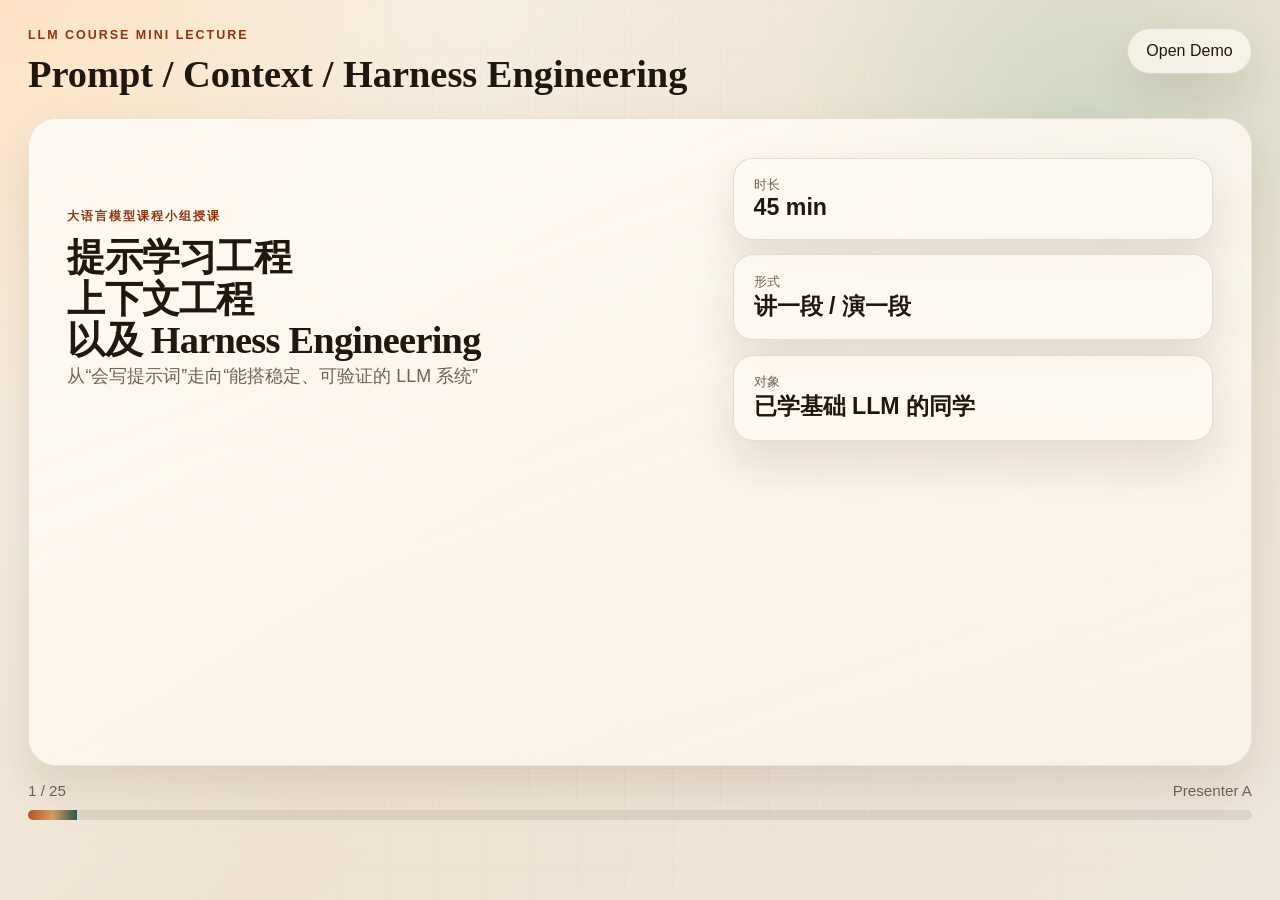
==== index.html @ bbd095d3 "docs(partA): refine speaking script and PPT slides - Remove programmer analogy from opening; lead di" ====
<!DOCTYPE html>
<html lang="zh-CN">
  <head>
    <meta charset="UTF-8" />
    <meta name="viewport" content="width=device-width, initial-scale=1.0" />
    <title>Prompt / Context / Harness Engineering</title>
    <link
      rel="icon"
      href="data:image/svg+xml,%3Csvg xmlns='http://www.w3.org/2000/svg' viewBox='0 0 64 64'%3E%3Crect width='64' height='64' rx='12' fill='%23b6542e'/%3E%3Cpath d='M18 24h28v6H18zm0 10h20v6H18zm0 10h14v6H18z' fill='%23fffaf5'/%3E%3C/svg%3E"
    />
    <link rel="stylesheet" href="styles.css" />
  </head>
  <body class="deck-body">
    <div class="deck-shell">
      <header class="deck-topbar">
        <div>
          <p class="eyebrow">LLM Course Mini Lecture</p>
          <h1 id="deck-title">Prompt / Context / Harness Engineering</h1>
        </div>
        <a class="demo-link" href="demo.html">Open Demo</a>
      </header>

      <main class="deck" id="deck">
        <section class="slide is-active" data-title="封面" data-presenter="A">
          <div class="slide-grid slide-grid-cover">
            <div>
              <p class="eyebrow">大语言模型课程小组授课</p>
              <h2>提示学习工程<br />上下文工程<br />以及 Harness Engineering</h2>
              <p class="lead">
                从“会写提示词”走向“能搭稳定、可验证的 LLM 系统”
              </p>
            </div>
            <div class="cover-panel">
              <div class="metric-card">
                <span>时长</span>
                <strong>45 min</strong>
              </div>
              <div class="metric-card">
                <span>形式</span>
                <strong>讲一段 / 演一段</strong>
              </div>
              <div class="metric-card">
                <span>对象</span>
                <strong>已学基础 LLM 的同学</strong>
              </div>
            </div>
          </div>
        </section>

        <section class="slide" data-title="为什么不只讲 Prompt" data-presenter="A">
          <div class="slide-grid">
            <div>
              <p class="eyebrow">Problem Shift</p>
              <h2>真实系统的失败点，往往不在一句提示词里</h2>
            </div>
            <div class="card-stack">
              <article class="content-card">
                <h3>只会“改提示词”不够</h3>
                <ul>
                  <li>回答看似流畅，但不引用课程资料</li>
                  <li>同一问题多次提问，输出风格和质量漂移</li>
                  <li>换一个任务后，之前的调优经验很难复用</li>
                </ul>
              </article>
              <article class="content-card accent-card">
                <h3>工程视角要处理三层问题</h3>
                <ul>
                  <li><strong>Prompt</strong>：怎么说，模型更容易按要求答</li>
                  <li><strong>Context</strong>：给什么信息，模型才有依据</li>
                  <li><strong>Harness</strong>：怎么比较、评测、复现实验</li>
                </ul>
              </article>
            </div>
          </div>
        </section>

        <section class="slide" data-title="节奏与分工" data-presenter="A">
          <p class="eyebrow">Flow</p>
          <h2>课程结构与四人分工</h2>
          <div class="timeline-grid">
            <article class="timeline-card">
              <span class="badge">A</span>
              <h3>Prompt Engineering</h3>
              <p>定义、基本技巧、正反案例</p>
              <strong>10 min</strong>
            </article>
            <article class="timeline-card">
              <span class="badge">B</span>
              <h3>Context Engineering</h3>
              <p>检索、状态、长上下文、信息编排</p>
              <strong>10 min</strong>
            </article>
            <article class="timeline-card">
              <span class="badge">C</span>
              <h3>Harness Engineering</h3>
              <p>实验面板、回归样例、轻量工作流</p>
              <strong>8 min</strong>
            </article>
            <article class="timeline-card">
              <span class="badge">D</span>
              <h3>Demo + Wrap-up</h3>
              <p>三段穿插演示、整合方法论</p>
              <strong>12 min</strong>
            </article>
          </div>
          <div class="footer-note">
            Demo 场景统一为“课程资料问答助手”，讲一段，马上演一段。
          </div>
        </section>

        <section class="slide" data-title="Prompt 是什么" data-presenter="A">
          <div class="slide-grid">
            <div>
              <p class="eyebrow">Section 1</p>
              <h2>Prompt Engineering</h2>
              <p class="lead">
                目标不是”写花哨提示词”，而是<strong>精确描述任务（Specification）</strong>——缩小模型的输出空间，使它只能朝你要的方向走。
              </p>
            </div>
            <div class="card-stack">
              <article class="content-card">
                <h3>同一个任务，两种表述</h3>
                <ul>
                  <li>模糊：”做一个好用的登录页”</li>
                  <li>精确：”做登录页：含邮箱框和密码框，失败三次锁定，成功后跳转 /dashboard”</li>
                </ul>
                <p>给的信息越模糊，模型猜的方向就越多，输出质量的方差就越大。</p>
              </article>
              <article class="content-card accent-card">
                <h3>Golden Rule</h3>
                <p>"Show your prompt to a colleague with minimal context on the task and ask them to follow it. <strong>If they'd be confused, Claude will be too.</strong>"</p>
              </article>
            </div>
          </div>
        </section>

        <section class="slide" data-title="四个设计维度" data-presenter="A">
          <p class="eyebrow">Four Dimensions</p>
          <h2>Prompt 设计的四个核心维度</h2>
          <div class="relationship-grid">
            <article class="content-card">
              <h3>任务说明</h3>
              <p>角色、边界与拒答规则——定义模型"能做什么、不能做什么"。</p>
            </article>
            <article class="content-card accent-card">
              <h3>推理引导</h3>
              <p>让模型把思考过程显式化，避免在多步推导上直接跳步出错。</p>
            </article>
            <article class="content-card">
              <h3>格式控制</h3>
              <p>正向描述输出结构——字段、长度、是否使用 Markdown。</p>
            </article>
            <article class="content-card accent-card">
              <h3>示例设计</h3>
              <p>Zero-shot 到 CoT Few-shot——用示例展示期望行为，而不只是描述。</p>
            </article>
          </div>
        </section>

        <section class="slide" data-title="维度一：任务说明" data-presenter="A">
          <p class="eyebrow">Dimension 1 — Task</p>
          <h2>任务说明：告诉模型做什么、不做什么、边界在哪</h2>
          <div class="card-stack">
            <article class="content-card">
              <h3>角色定义</h3>
              <p>限制语气、视角和知识边界。</p>
              <p><em>✗ "你是一个助手，回答用户的问题"</em></p>
              <p><em>✓ "你是课程助教，面向本科生，不假设研究背景，用类比帮助理解"</em></p>
            </article>
            <article class="content-card">
              <h3>任务边界</h3>
              <p>要做什么，更重要的是<strong>不要做什么</strong>——没有约束，模型会热情地回答一切。</p>
              <p><em>✗ "帮用户解答所有问题"</em></p>
              <p><em>✓ "只回答课程相关问题，其他问题一律说超出范围"</em></p>
            </article>
            <article class="content-card accent-card">
              <h3>拒答规则</h3>
              <p>没有把握时说不确定，比让模型硬答再产生幻觉要好得多。</p>
              <p><em>✗ （不写拒答规则，让模型自由发挥）</em></p>
              <p><em>✓ "资料没有覆盖时，明确说不确定，不要猜测或编造"</em></p>
            </article>
          </div>
        </section>

        <section class="slide" data-title="维度二：推理引导" data-presenter="A">
          <div class="slide-grid">
            <div>
              <p class="eyebrow">Dimension 2 — Reasoning</p>
              <h2>推理引导：给模型一张草稿纸</h2>
              <p class="lead">
                LLM 生成每个词时只能看到已生成的内容。不给它"打草稿"的空间，它会跳步——答案听起来很有信心，但中间推理可能出错。
              </p>
            </div>
            <div class="card-stack">
              <article class="content-card">
                <h3>思维链（Chain of Thought）</h3>
                <p>要求模型"先列步骤再给结论"——强制把中间推理写出来，每一步都可以被后续步骤检验。</p>
              </article>
              <article class="content-card accent-card">
                <h3>对比：加不加推理引导</h3>
                <p><em>✗ "小张比小李大 2 岁，小李比小王小 3 岁，小王 25 岁，小张多大？"</em></p>
                <p><em>✓ "请先逐步写出每人的年龄关系，再给出答案。（同上题）"</em></p>
                <p>加了引导后模型必须写出：小王 25 → 小李 22 → 小张 24，每步可验。</p>
              </article>
            </div>
          </div>
        </section>

        <section class="slide" data-title="维度三：格式控制" data-presenter="A">
          <p class="eyebrow">Dimension 3 — Output</p>
          <h2>格式控制：直接影响工程可用性</h2>
          <div class="two-column">
            <article class="content-card">
              <h3>正向描述格式</h3>
              <p>说你<strong>想要什么</strong>，而不是不想要什么。</p>
              <p><em>✗ "不要用 markdown"</em></p>
              <p><em>✓ "用流畅的段落回答，不使用列表或标题"</em></p>
              <p><em>✗ "返回 JSON"</em></p>
              <p><em>✓ "只返回有效 JSON，字段：name、score（0–100 整数）、reason（一句话）"</em></p>
            </article>
            <article class="content-card accent-card">
              <h3>格式描述不清楚时？</h3>
              <p>语言指令有时难以精确传达期望的输出形态。</p>
              <p>还有一种更直接的方式：<strong>直接给模型看一个例子。</strong></p>
              <p>这就是下一个维度——示例设计——要解决的问题。</p>
            </article>
          </div>
        </section>

        <section class="slide" data-title="示例设计" data-presenter="A">
          <p class="eyebrow">Dimension 4 — Demonstration</p>
          <h2>示例设计：用展示代替描述</h2>
          <div class="timeline-grid">
            <article class="timeline-card">
              <h3>Zero-shot</h3>
              <p>只给指令，不给例子。任务边界清晰时优先选它——token 成本最低。</p>
            </article>
            <article class="timeline-card">
              <h3>One-shot</h3>
              <p>一个完整的输入→输出例子，帮模型锚定语气、视角和细粒度格式要求。</p>
            </article>
            <article class="timeline-card">
              <h3>Few-shot</h3>
              <p>2–5 个例子，形成完整模式。适合格式复杂、风格微妙或评判标准难以用语言表达的任务。</p>
            </article>
            <article class="timeline-card">
              <h3>CoT Few-shot</h3>
              <p>例子本身包含推理过程，引导模型在新问题上也显式推理，比单纯说"请一步步思考"更可靠。</p>
            </article>
          </div>
          <div class="footer-note">
            代价：例子越多，上下文越长，token 成本越高。一个质量差的例子比没有例子更糟——会把模型锚定到错误方向。
          </div>
        </section>

        <section class="slide" data-title="Prompt 的边界" data-presenter="A">
          <div class="slide-grid">
            <div>
              <p class="eyebrow">Transition</p>
              <h2>Prompt 写好了，但还不够</h2>
              <p class="lead">
                四个维度解决的都是"怎么说"——它们无法解决"模型根本不知道"的问题。
              </p>
            </div>
            <article class="content-card accent-card">
              <h3>Prompt 解决不了的问题</h3>
              <ul>
                <li>模型只能表达训练时学到的知识</li>
                <li>它不知道你的私有资料和实时数据</li>
                <li>更好的 Prompt 只能让它"更好地不知道"</li>
              </ul>
              <p>把外部知识送进模型，是下一个问题——<strong>Context Engineering</strong>。</p>
            </article>
          </div>
        </section>

        <section class="slide" data-title="上下文工程" data-presenter="B">
          <div class="slide-grid slide-grid-cover">
            <div>
              <p class="eyebrow">Part 02</p>
              <h2>上下文工程：<br />知识的架构</h2>
              <p class="lead">
                如果提示工程是教模型“如何思考”，那么上下文工程就是给模型“提供要了解的知识”。
              </p>
              <ul style="margin-top: 1.1rem">
                <li><strong>动机</strong>：架起静态模型权重与动态现实世界事实之间的桥梁</li>
                <li><strong>要解决</strong>：幻觉 / 上下文窗口限制 / “迷失在中间”</li>
                <li><strong>关键词</strong>：RAG、分块与向量嵌入、重排序与放置策略</li>
              </ul>
            </div>
            <div class="cover-panel">
              <div class="metric-card">
                <span>Presenter</span>
                <strong>B</strong>
              </div>
              <div class="metric-card">
                <span>核心比喻</span>
                <strong>开卷考试</strong>
              </div>
              <div class="metric-card">
                <span>一句话</span>
                <strong>把“正确页”放桌上</strong>
              </div>
            </div>
          </div>
        </section>

        <section class="slide" data-title="开卷考试" data-presenter="B">
          <div class="slide-grid">
            <div>
              <p class="eyebrow">Mental Model</p>
              <h2>开卷考试：你不是更聪明，而是更“会找”</h2>
              <p class="lead" style="margin-top: 0.9rem">
                想象参加高级医学考试：如果完全依赖记忆（模型参数化权重），可能会记错剂量；但桌上放着教科书（上下文），就能更稳定、更准确。
              </p>
              <div class="footer-note" style="margin-top: 1.1rem">
                上下文工程的目标：在模型需要的时刻，把正确的“教科书页面”放到它桌上。
              </div>
            </div>
            <div class="card-stack">
              <article class="content-card accent-card">
                <h3>现场互动（30秒）</h3>
                <p class="lead" style="font-size: 1rem">
                  给你一本 1000 页教科书，限时 30 秒回答一个具体问题——你会怎么做？
                </p>
                <ul style="margin-top: 0.75rem">
                  <li>先确定关键词/同义词（提取 query）</li>
                  <li>查目录/索引/书签（检索）</li>
                  <li>快速扫读定位段落（分块 + 相似度）</li>
                  <li>把最相关页摊在桌上（放置与排序）</li>
                </ul>
              </article>
              <article class="content-card">
                <h3>对应到 LLM 系统</h3>
                <ul>
                  <li><strong>检索</strong>：从文档库中找最相关片段</li>
                  <li><strong>压缩</strong>：只带上有限的关键证据</li>
                  <li><strong>编排</strong>：让证据出现在模型“看得到”的位置</li>
                </ul>
              </article>
            </div>
          </div>
        </section>

        <section class="slide" data-title="问题一：幻觉与过时" data-presenter="B">
          <div class="slide-grid">
            <div>
              <p class="eyebrow">Problem 01</p>
              <h2>幻觉与过时数据：模型不知道，就会“自信地编”</h2>
              <p class="lead" style="margin-top: 0.9rem">
                当 LLM 缺少事实依据时，它倾向于给出听起来合理的答案，但这些“事实”可能是编造的或已经过时。
              </p>
            </div>
            <div class="card-stack">
              <article class="content-card accent-card">
                <h3>解决方案：RAG（检索增强生成）</h3>
                <ul>
                  <li>拦截用户问题（query）</li>
                  <li>检索私有资料库（PDF、手册、课程资料、知识库）</li>
                  <li>把检索到的文本作为上下文注入提示</li>
                  <li>给出硬约束：<strong>“仅根据提供的文本回答”</strong></li>
                </ul>
              </article>
              <article class="content-card">
                <h3>最小管道（概念图）</h3>
                <ul>
                  <li><strong>User</strong>：问题</li>
                  <li><strong>Retriever</strong>：找证据（Top-K 段落）</li>
                  <li><strong>Prompt Assembler</strong>：把证据放进上下文</li>
                  <li><strong>LLM</strong>：基于证据生成答案</li>
                </ul>
              </article>
            </div>
          </div>
        </section>

        <section class="slide" data-title="RAG 示例" data-presenter="B">
          <div class="slide-grid">
            <div>
              <p class="eyebrow">Example</p>
              <h2>同一个问题：<br />没有上下文 vs 注入上下文</h2>
              <p class="lead" style="margin-top: 0.9rem">
                我们不指望“模型自己知道”，而是让它在回答前先“翻到正确页”。
              </p>
            </div>
            <div class="two-column">
              <article class="content-card">
                <h3>没有上下文（易幻觉）</h3>
                <pre class="result-output" style="min-height: 240px">Q：我昨天购买的 iPhone 的退货政策是什么？

A：一般情况下电子产品支持 30 天无理由退货……（可能不符合公司实际政策）</pre>
              </article>
              <article class="content-card accent-card">
                <h3>注入“政策片段”（可追溯）</h3>
                <pre class="result-output" style="min-height: 240px">[TechStore 政策数据]
所有智能手机有 14 天的退货窗口。
必须包含原始收据。

指令：仅根据提供的政策数据回答。

A：TechStore 对智能手机提供 14 天退货窗口，请确保保留并提供原始收据。</pre>
              </article>
            </div>
          </div>
        </section>

        <section class="slide" data-title="问题二：窗口与成本" data-presenter="B">
          <div class="slide-grid">
            <div>
              <p class="eyebrow">Problem 02</p>
              <h2>上下文窗口限制与令牌成本：<br />不可能把 10,000 页都塞进去</h2>
              <p class="lead" style="margin-top: 0.9rem">
                把所有资料一次性粘贴到提示里不仅做不到，也不经济：窗口有限、成本高、延迟长，还会降低相关性。
              </p>
            </div>
            <div class="card-stack">
              <article class="content-card accent-card">
                <h3>解决方案：分块 + 向量嵌入</h3>
                <ul>
                  <li>将文档切分为<strong>小段落</strong>（chunks）</li>
                  <li>把每个 chunk 转换为<strong>向量</strong>（embeddings）</li>
                  <li>检索与问题在向量空间<strong>最接近</strong>的 Top-K</li>
                  <li>只携带 Top-K 作为上下文（更省、更快、更相关）</li>
                </ul>
              </article>
              <article class="content-card">
                <h3>设计要点</h3>
                <ul>
                  <li><strong>分块</strong>：太大→浪费窗口；太小→语义断裂</li>
                  <li><strong>Top-K</strong>：太多→稀释注意力；太少→证据不足</li>
                  <li><strong>去重/合并</strong>：相近片段合并，减少噪声</li>
                </ul>
              </article>
            </div>
          </div>
        </section>

        <section class="slide" data-title="问题三：迷失在中间" data-presenter="B">
          <div class="slide-grid">
            <div>
              <p class="eyebrow">Problem 03</p>
              <h2>“迷失在中间”：<br />找到了证据，不等于模型看见了</h2>
              <p class="lead" style="margin-top: 0.9rem">
                Stanford Liu et al. (2023) 实验：把正确答案藏在不同位置，正确率呈
                <strong>U 形分布</strong>——开头和结尾最高，中间最低。
              </p>
              <div class="footer-note" style="margin-top: 0.9rem">
                类比：会议发言里，第一句和最后一句最容易被记住；中间第 14 条论点往往就没人记得了。
              </div>
            </div>
            <div class="card-stack">
              <article class="content-card accent-card">
                <h3>解决方案：重排序 + 关键事实前置</h3>
                <ul>
                  <li>检索后按<strong>相关性重排序</strong>，最重要的 chunk 放首位或末位</li>
                  <li>对关键原文单独提炼成<strong>“关键事实：……”</strong>一行，放在上下文最前面</li>
                  <li>避免把最有价值的证据埋在中间长段落里</li>
                </ul>
              </article>
              <article class="content-card">
                <h3>一句话总结</h3>
                <p class="lead" style="font-size: 1.02rem">
                  “不只是找到什么，更要决定怎么摆——信息的位置决定模型是否真正'看见'它。”
                </p>
              </article>
            </div>
          </div>
        </section>

        <section class="slide" data-title="上下文清单" data-presenter="B">
          <div class="slide-grid">
            <div>
              <p class="eyebrow">Checklist</p>
              <h2>上下文工程的交付物：<br />让“信息流”可控、可复现</h2>
              <p class="lead" style="margin-top: 0.9rem">
                你要设计的不是一段文本，而是一条把信息送进模型的流水线。
              </p>
            </div>
            <div class="content-card">
              <ul class="checklist">
                <li>定义知识源：课程资料 / 手册 / 数据库 / 工具输出</li>
                <li>分块与索引：chunk 策略 + embeddings + 向量库</li>
                <li>检索策略：Top-K、过滤条件、去噪与去重</li>
                <li>编排策略：重排序、放置（头/尾）、必要的压缩摘要</li>
                <li>回答约束：仅基于证据回答；缺证据就明确说“不确定/缺口”</li>
                <li>可观测性：记录“用了哪些上下文块”，便于复现与调试</li>
              </ul>
            </div>
          </div>
        </section>

        <section class="slide" data-title="Harness Engineering" data-presenter="C">
          <div class="slide-grid slide-grid-cover">
            <div>
              <p class="eyebrow">Part 03</p>
              <h2>Harness Engineering：<br />处理 Reliability 问题</h2>
              <p class="lead">
                Prompt 告诉模型怎么想，Context 给它知识——但谁来保证生成的结果是<strong>可靠的</strong>？
              </p>
              <ul style="margin-top: 1.1rem">
                <li><strong>来源</strong>：OpenAI 2026.02 博客 <em>Harness engineering: leveraging Codex in an agent-first world</em></li>
                <li><strong>核心实验</strong>：小型团队用 Prompts 驱动 LLM 生成百万行代码仓库，人类零手写</li>
                <li><strong>关键词</strong>：Reliability、Constraints、Feedback Loop</li>
              </ul>
            </div>
            <div class="cover-panel">
              <div class="metric-card">
                <span>Presenter</span>
                <strong>C</strong>
              </div>
              <div class="metric-card">
                <span>核心问题</span>
                <strong>Reliability</strong>
              </div>
              <div class="metric-card">
                <span>两大支柱</span>
                <strong>约束 + 反馈</strong>
              </div>
            </div>
          </div>
        </section>

        <section class="slide" data-title="为什么需要 Harness" data-presenter="C">
          <div class="slide-grid">
            <div>
              <p class="eyebrow">Motivation</p>
              <h2>LLM 是一台老虎机：<br />Bug 和幻觉是数学必然</h2>
              <p class="lead" style="margin-top: 0.9rem">
                无论多先进的 LLM，都可能调用不存在的函数、生成错误接口。意图正确不等于实现正确——概率性输出必须被确定性工具校验。
              </p>
            </div>
            <div class="card-stack">
              <article class="content-card accent-card">
                <h3>从 TDD 到 Agent-Agent 测试</h3>
                <ul>
                  <li><strong>经典 TDD</strong>：人类写接口 + 单元测试 → AI 填充实现</li>
                  <li><strong>Agent-Agent</strong>：一个 AI 写代码，另一个 AI 写测试，人类做 Supervisor</li>
                  <li>AI 生成速度远超人类编写测试的速度，模式必须演进</li>
                </ul>
              </article>
              <article class="content-card">
                <h3>不变的核心哲学</h3>
                <p>利用<strong>确定性的工程工具</strong>——编译器、测试框架、代码检查——来限制、校验、纠正 AI 概率性的输出。</p>
                <p style="margin-top: 0.5rem">Harness Engineering 将这一理念从测试延拓到<strong>整个开发过程</strong>。</p>
              </article>
            </div>
          </div>
        </section>

        <section class="slide" data-title="Constraints" data-presenter="C">
          <p class="eyebrow">Pillar 1 — Constraints</p>
          <h2>约束：为 Agent 设置边界与不变量</h2>
          <div class="footer-note" style="margin-bottom: 1rem">
            "人类的注意力是最宝贵的资源。" 不要花在具体的单元测试上，而要关注：Agent 的职责、权限、接口与类型系统——boundaries / invariance in the chaos.
          </div>
          <div class="timeline-grid">
            <article class="timeline-card">
              <h3>接口优先设计</h3>
              <p>人类定义空洞的 API 端点、严谨的 Schema 和类型定义。AI 仅在这些坚固的墙壁之间填补逻辑。</p>
            </article>
            <article class="timeline-card">
              <h3>互动与权限</h3>
              <p>写代码的 Agent 和写测试的 Agent 互相不能访问对方文件——防止 AI 走"阻力最小的路径"（如修改测试而非修复代码）。</p>
            </article>
            <article class="timeline-card">
              <h3>渐进式上下文披露</h3>
              <p>每次只向 AI 提供当前微小任务所需的接口、文件摘要和类型定义。过多噪音会干扰推理——少即是多。</p>
            </article>
          </div>
        </section>

        <section class="slide" data-title="Feedback Loop" data-presenter="C">
          <div class="slide-grid">
            <div>
              <p class="eyebrow">Pillar 2 — Feedback Loop</p>
              <h2>反馈循环：<br />自动化的迭代纠错引擎</h2>
              <p class="lead" style="margin-top: 0.9rem">
                仅有约束不够——AI 不能保证一次写出正确实现。系统需要一个闭环来自动检测、反馈、重试。
              </p>
            </div>
            <div class="card-stack">
              <article class="content-card accent-card">
                <h3>闭环流程</h3>
                <ul>
                  <li><strong>生成</strong>：Agent A 生成一段代码</li>
                  <li><strong>沙盒验证</strong>：Harness 自动将代码放入隔离容器，编译并运行测试</li>
                  <li><strong>失败捕获</strong>：收集堆栈跟踪、编译器报错、日志</li>
                  <li><strong>反馈注入</strong>：将确定性错误信息作为下一次输入反馈给 Agent</li>
                  <li><strong>重新生成</strong>：Agent 基于错误信息修复逻辑</li>
                </ul>
                <p style="margin-top: 0.5rem"><strong>生成 → 编译 → 失败 → 错误反馈 → 重新生成</strong>，人类不需要审查中间损坏的代码。</p>
              </article>
              <article class="content-card">
                <h3>致命危险：反复迭代陷阱</h3>
                <p>AI 可能陷入逻辑盲区，每次尝试都让代码更糟。成熟的系统必须：</p>
                <ul>
                  <li>设置<strong>停止阈值</strong>（如连续失败 N 次）</li>
                  <li>清空被污染的上下文缓存</li>
                  <li>回滚到上一个已知完好状态</li>
                  <li>强制换思路重新开始，或引入人类参与</li>
                </ul>
              </article>
            </div>
          </div>
        </section>

        <section class="slide" data-title="Harness 总结" data-presenter="C">
          <div class="slide-grid">
            <div>
              <p class="eyebrow">Conclusion</p>
              <h2>从"我该怎么写代码"到<br />"我该怎么构建 Harness"</h2>
              <p class="lead" style="margin-top: 0.9rem">
                我们正在搭建一座桥梁：一边是 LLM 高效但充满概率的不确定世界，另一边是软件开发对确定性的追求。
              </p>
            </div>
            <div class="card-stack">
              <article class="content-card accent-card">
                <h3>核心思维转变</h3>
                <p class="lead" style="font-size: 1.02rem">
                  对于今天的开发者，真正的问题不再是"我该如何编写这段代码？"而是——<strong>"我该如何构建一个好用的 Harness，以确保 AI 能准确无误地替我写出这段代码？"</strong>
                </p>
              </article>
              <article class="content-card">
                <h3>两大支柱回顾</h3>
                <ul>
                  <li><strong>Constraints</strong>：接口优先、权限隔离、渐进式上下文——为 Agent 划定边界</li>
                  <li><strong>Feedback Loop</strong>：自动化沙盒验证 + 错误反馈注入——让 Agent 自我纠错</li>
                </ul>
                <p style="margin-top: 0.5rem">出现问题的方式是施加新的约束，而不是 "Fine, I will do it myself."</p>
              </article>
            </div>
          </div>
        </section>

        <section class="slide" data-title="三者关系" data-presenter="D">
          <p class="eyebrow">Synthesis</p>
          <h2>一张图看清 Prompt / Context / Harness 的边界</h2>
          <div class="relationship-grid">
            <article class="content-card">
              <h3>Prompt</h3>
              <p>定义单次交互的任务、角色、格式和约束。</p>
            </article>
            <article class="content-card">
              <h3>Context</h3>
              <p>组织进入模型的信息流，包括资料、状态、检索结果和对话历史。</p>
            </article>
            <article class="content-card">
              <h3>Harness</h3>
              <p>为系统提供实验面板、回归样例、模式对比和最小评测。</p>
            </article>
          </div>
          <div class="footer-note">
            关系可以理解为：<strong>Prompt 决定表达，Context 决定依据，Harness 决定迭代方式。</strong>
          </div>
        </section>

        <section class="slide" data-title="Takeaways" data-presenter="D">
          <div class="slide-grid">
            <div>
              <p class="eyebrow">Checklist</p>
              <h2>希望同学带走的 6 条实践原则</h2>
            </div>
            <div class="content-card">
              <ul class="checklist">
                <li>先写清输出结构，再追求文风和润色</li>
                <li>不给依据，就不要期待稳定高质量回答</li>
                <li>上下文越多不一定越好，相关性更重要</li>
                <li>把拒答规则写进去，比让模型硬答更可靠</li>
                <li>重要任务要有固定样例，避免优化后偷偷退化</li>
                <li>先做轻量 harness，再考虑更复杂的 agent 编排</li>
              </ul>
            </div>
          </div>
        </section>

        <section class="slide" data-title="Q&A" data-presenter="D">
          <div class="slide-grid slide-grid-cover">
            <div>
              <p class="eyebrow">Discussion</p>
              <h2>Q&amp;A</h2>
              <p class="lead">
                如果把课程问答助手继续做成产品，下一步通常是：
              </p>
              <ul>
                <li>接入检索和课程资料索引</li>
                <li>对接作业评分 rubric 与引用验证</li>
                <li>让 harness 驱动更完整的 agent workflow</li>
              </ul>
            </div>
            <div class="cover-panel">
              <div class="metric-card">
                <span>Prompt</span>
                <strong>任务表达</strong>
              </div>
              <div class="metric-card">
                <span>Context</span>
                <strong>信息编排</strong>
              </div>
              <div class="metric-card">
                <span>Harness</span>
                <strong>实验系统</strong>
              </div>
            </div>
          </div>
        </section>
      </main>

      <footer class="deck-footer">
        <div class="slide-meta">
          <span id="slide-counter">1 / 25</span>
          <span id="slide-presenter">Presenter A</span>
        </div>
        <div class="progress-track">
          <div class="progress-fill" id="progress-fill"></div>
        </div>
      </footer>
    </div>

    <script src="deck.js"></script>
  </body>
</html>
---- styles.css ----
:root {
  --bg: #f4efe5;
  --bg-strong: #e5d6bf;
  --surface: rgba(255, 250, 242, 0.82);
  --surface-strong: rgba(255, 248, 236, 0.94);
  --ink: #20170f;
  --muted: #6f6154;
  --accent: #b6542e;
  --accent-strong: #8e3412;
  --forest: #2d5a4f;
  --line: rgba(32, 23, 15, 0.12);
  --shadow: 0 22px 48px rgba(65, 36, 15, 0.12);
  --radius-xl: 28px;
  --radius-lg: 20px;
  --radius-md: 14px;
  --sans: "Avenir Next", "Segoe UI", "PingFang SC", "Hiragino Sans GB",
    "Noto Sans CJK SC", sans-serif;
  --serif: "Iowan Old Style", "Palatino Linotype", "Songti SC", serif;
}

* {
  box-sizing: border-box;
}

html,
body {
  margin: 0;
  min-height: 100%;
  color: var(--ink);
  background:
    radial-gradient(circle at top left, rgba(255, 219, 178, 0.7), transparent 32%),
    radial-gradient(circle at 85% 15%, rgba(111, 179, 158, 0.25), transparent 24%),
    linear-gradient(135deg, #fbf6ee 0%, #efe3d0 52%, #efe7dc 100%);
  font-family: var(--sans);
}

body::before {
  content: "";
  position: fixed;
  inset: 0;
  pointer-events: none;
  background-image:
    linear-gradient(rgba(32, 23, 15, 0.02) 1px, transparent 1px),
    linear-gradient(90deg, rgba(32, 23, 15, 0.02) 1px, transparent 1px);
  background-size: 48px 48px;
  mask-image: radial-gradient(circle at center, black 40%, transparent 95%);
}

h1,
h2,
h3,
p,
ul {
  margin: 0;
}

a {
  color: inherit;
  text-decoration: none;
}

button,
textarea {
  font: inherit;
}

.eyebrow {
  margin-bottom: 0.75rem;
  color: var(--accent-strong);
  font-size: 0.78rem;
  font-weight: 700;
  letter-spacing: 0.16em;
  text-transform: uppercase;
}

.lead {
  color: var(--muted);
  font-size: 1.12rem;
  line-height: 1.6;
}

.demo-link,
.ghost-button,
.mode-button,
.preset-button,
.primary-action {
  border: 1px solid transparent;
  border-radius: 999px;
  cursor: pointer;
  transition:
    transform 180ms ease,
    border-color 180ms ease,
    background 180ms ease,
    color 180ms ease,
    box-shadow 180ms ease;
}

.demo-link,
.ghost-button {
  background: rgba(255, 250, 242, 0.72);
  border-color: var(--line);
}

.demo-link:hover,
.ghost-button:hover,
.mode-button:hover,
.preset-button:hover,
.primary-action:hover {
  transform: translateY(-1px);
}

.deck-body,
.demo-body {
  padding: 28px;
}

.deck-shell,
.demo-shell {
  position: relative;
  z-index: 1;
}

.deck-topbar,
.demo-header {
  display: flex;
  align-items: flex-start;
  justify-content: space-between;
  gap: 1.5rem;
  margin-bottom: 1.5rem;
}

.deck-topbar h1,
.demo-header h1 {
  font-size: clamp(2rem, 3vw, 3rem);
  font-family: var(--serif);
  line-height: 1.05;
}

.demo-link {
  padding: 0.8rem 1.15rem;
  box-shadow: var(--shadow);
}

.deck {
  position: relative;
  min-height: 72vh;
}

.slide {
  display: none;
  min-height: 72vh;
  padding: clamp(1.6rem, 3vw, 3rem);
  border: 1px solid rgba(32, 23, 15, 0.08);
  border-radius: var(--radius-xl);
  background: linear-gradient(160deg, rgba(255, 251, 245, 0.9), rgba(252, 244, 233, 0.8));
  box-shadow: var(--shadow);
  animation: slide-in 280ms ease;
}

.slide.is-active {
  display: block;
}

.slide h2 {
  font-family: var(--serif);
  font-size: clamp(2rem, 3vw, 3.6rem);
  line-height: 1.08;
  letter-spacing: -0.02em;
}

.slide h3 {
  margin-bottom: 0.8rem;
  font-size: 1.12rem;
}

.slide ul {
  padding-left: 1.15rem;
  color: var(--muted);
  line-height: 1.7;
}

.slide strong {
  color: var(--ink);
}

.slide-grid,
.two-column,
.comparison-grid,
.insight-grid,
.timeline-grid,
.relationship-grid {
  display: grid;
  gap: 1.1rem;
}

.slide-grid {
  grid-template-columns: 1.2fr 0.9fr;
  align-items: center;
  min-height: 100%;
}

.slide-grid-cover {
  grid-template-columns: 1.15fr 0.85fr;
}

.two-column {
  grid-template-columns: repeat(2, minmax(0, 1fr));
  align-items: stretch;
}

.card-stack {
  display: grid;
  gap: 1rem;
}

.content-card,
.timeline-card,
.metric-card,
.prompt-card,
.status-chip,
.result-card,
.insight-card,
.panel-block {
  border: 1px solid var(--line);
  border-radius: var(--radius-lg);
  background: var(--surface);
  box-shadow: var(--shadow);
  backdrop-filter: blur(10px);
}

.content-card,
.timeline-card,
.prompt-card,
.result-card,
.insight-card,
.panel-block {
  padding: 1.25rem;
}

.accent-card,
.highlight-card {
  background: linear-gradient(180deg, rgba(182, 84, 46, 0.08), rgba(255, 248, 236, 0.92));
}

.cover-panel,
.prompt-grid,
.mode-grid,
.preset-buttons,
.context-list {
  display: grid;
  gap: 0.9rem;
}

.metric-card {
  padding: 1.1rem 1.2rem;
}

.metric-card span,
.status-chip span {
  display: block;
  color: var(--muted);
  font-size: 0.84rem;
}

.metric-card strong,
.status-chip strong {
  font-size: 1.45rem;
}

.timeline-grid {
  grid-template-columns: repeat(4, minmax(0, 1fr));
  margin-top: 1.2rem;
}

.timeline-card strong {
  display: inline-block;
  margin-top: 0.9rem;
}

.badge {
  display: inline-flex;
  align-items: center;
  justify-content: center;
  width: 38px;
  height: 38px;
  margin-bottom: 1rem;
  border-radius: 999px;
  background: rgba(182, 84, 46, 0.12);
  color: var(--accent-strong);
  font-weight: 700;
}

.footer-note {
  margin-top: 1.1rem;
  color: var(--muted);
  font-size: 1.02rem;
}

.prompt-grid,
.relationship-grid {
  grid-template-columns: repeat(2, minmax(0, 1fr));
  margin-top: 1.4rem;
}

.prompt-card span {
  display: inline-flex;
  align-items: center;
  justify-content: center;
  width: 32px;
  height: 32px;
  margin-bottom: 0.8rem;
  border-radius: 10px;
  background: rgba(45, 90, 79, 0.14);
  color: var(--forest);
  font-weight: 700;
}

.demo-callout {
  display: grid;
  grid-template-columns: 1.05fr 0.95fr;
  gap: 1.2rem;
  min-height: 100%;
  align-items: center;
}

.checklist {
  list-style: none;
  padding: 0;
}

.checklist li {
  position: relative;
  padding-left: 1.5rem;
  color: var(--muted);
  line-height: 1.8;
}

.checklist li::before {
  content: "";
  position: absolute;
  left: 0;
  top: 0.66rem;
  width: 9px;
  height: 9px;
  border-radius: 999px;
  background: linear-gradient(135deg, var(--accent), #db8f69);
}

.deck-footer {
  margin-top: 1rem;
}

.slide-meta {
  display: flex;
  justify-content: space-between;
  margin-bottom: 0.65rem;
  color: var(--muted);
  font-size: 0.95rem;
}

.progress-track {
  height: 10px;
  border-radius: 999px;
  background: rgba(32, 23, 15, 0.08);
  overflow: hidden;
}

.progress-fill {
  height: 100%;
  width: 0;
  background: linear-gradient(90deg, var(--accent), #d89d61, var(--forest));
  transition: width 220ms ease;
}

.demo-layout {
  display: grid;
  grid-template-columns: 360px 1fr;
  gap: 1.2rem;
}

.control-panel {
  display: grid;
  gap: 1rem;
}

.panel-title-row,
.result-head,
.meta-row,
.status-bar {
  display: flex;
  align-items: center;
  justify-content: space-between;
  gap: 0.75rem;
}

.panel-title-row h2,
.result-head h2,
.insight-card h2 {
  font-size: 1.15rem;
  font-family: var(--serif);
}

.panel-note,
.meta-row,
.hint,
#script-note {
  color: var(--muted);
  line-height: 1.6;
}

textarea {
  width: 100%;
  padding: 0.95rem 1rem;
  border: 1px solid rgba(32, 23, 15, 0.12);
  border-radius: 16px;
  background: rgba(255, 250, 244, 0.72);
  color: var(--ink);
  resize: vertical;
}

.preset-buttons {
  grid-template-columns: repeat(3, minmax(0, 1fr));
}

.preset-button,
.mode-button {
  padding: 0.85rem 0.95rem;
  background: rgba(255, 250, 242, 0.65);
  border-color: rgba(32, 23, 15, 0.1);
  color: var(--muted);
}

.preset-button.is-active,
.mode-button.is-active {
  background: linear-gradient(135deg, rgba(182, 84, 46, 0.14), rgba(45, 90, 79, 0.1));
  border-color: rgba(182, 84, 46, 0.35);
  color: var(--ink);
}

.context-list {
  max-height: 280px;
  overflow: auto;
}

.context-item {
  padding: 0.9rem 1rem;
  border: 1px solid rgba(32, 23, 15, 0.08);
  border-radius: 16px;
  background: rgba(255, 250, 244, 0.7);
}

.context-item label {
  display: block;
  cursor: pointer;
}

.context-item strong {
  display: block;
  margin-bottom: 0.35rem;
}

.context-item p {
  color: var(--muted);
  font-size: 0.94rem;
  line-height: 1.55;
}

.output-panel {
  display: grid;
  gap: 1rem;
}

.status-bar {
  display: grid;
  grid-template-columns: repeat(3, minmax(0, 1fr));
}

.status-chip {
  padding: 0.95rem 1rem;
}

.comparison-grid {
  grid-template-columns: repeat(2, minmax(0, 1fr));
}

.latency-pill {
  padding: 0.5rem 0.8rem;
  border-radius: 999px;
  background: rgba(32, 23, 15, 0.06);
  color: var(--muted);
  font-size: 0.9rem;
}

.result-output {
  min-height: 360px;
  margin-top: 1rem;
  padding: 1rem;
  border-radius: 16px;
  background: rgba(246, 239, 228, 0.78);
  color: var(--ink);
  white-space: pre-wrap;
  font-family: "SFMono-Regular", Consolas, "Liberation Mono", monospace;
  line-height: 1.62;
}

.insight-grid {
  grid-template-columns: repeat(2, minmax(0, 1fr));
}

.primary-action {
  width: 100%;
  padding: 1rem 1.2rem;
  background: linear-gradient(135deg, var(--accent), var(--accent-strong));
  color: #fffaf5;
  box-shadow: var(--shadow);
}

.ghost-button {
  padding: 0.6rem 0.85rem;
  color: var(--muted);
}

@keyframes slide-in {
  from {
    opacity: 0;
    transform: translateY(12px);
  }

  to {
    opacity: 1;
    transform: translateY(0);
  }
}

@media (max-width: 1100px) {
  .slide-grid,
  .slide-grid-cover,
  .two-column,
  .demo-callout,
  .demo-layout,
  .comparison-grid,
  .insight-grid,
  .timeline-grid,
  .relationship-grid,
  .prompt-grid,
  .status-bar {
    grid-template-columns: 1fr;
  }

  .deck-body,
  .demo-body {
    padding: 18px;
  }
}

@media (max-width: 760px) {
  .deck-topbar,
  .demo-header,
  .panel-title-row,
  .result-head,
  .meta-row {
    flex-direction: column;
    align-items: flex-start;
  }

  .preset-buttons,
  .mode-grid {
    grid-template-columns: 1fr;
  }

  .slide {
    min-height: 68vh;
    padding: 1.25rem;
  }

  .slide h2 {
    font-size: clamp(1.75rem, 9vw, 2.45rem);
  }
}
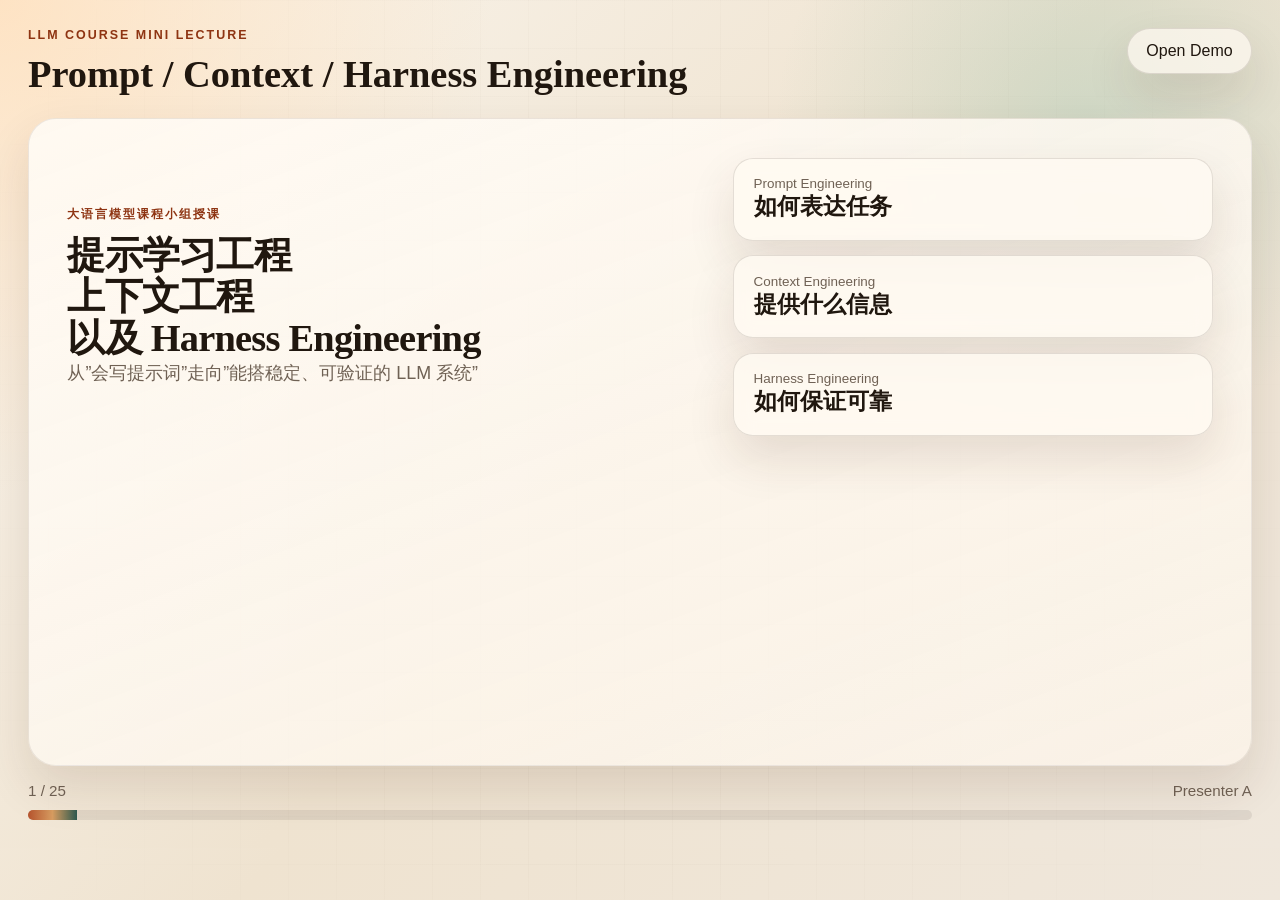
==== commit 7fbc6b24: "fix: fix some detail." ====
--- a/index.html
+++ b/index.html
@@ -27,21 +27,21 @@
               <p class="eyebrow">大语言模型课程小组授课</p>
               <h2>提示学习工程<br />上下文工程<br />以及 Harness Engineering</h2>
               <p class="lead">
-                从“会写提示词”走向“能搭稳定、可验证的 LLM 系统”
+                从”会写提示词”走向”能搭稳定、可验证的 LLM 系统”
               </p>
             </div>
             <div class="cover-panel">
               <div class="metric-card">
-                <span>时长</span>
-                <strong>45 min</strong>
-              </div>
-              <div class="metric-card">
-                <span>形式</span>
-                <strong>讲一段 / 演一段</strong>
-              </div>
-              <div class="metric-card">
-                <span>对象</span>
-                <strong>已学基础 LLM 的同学</strong>
+                <span>Prompt Engineering</span>
+                <strong>如何表达任务</strong>
+              </div>
+              <div class="metric-card">
+                <span>Context Engineering</span>
+                <strong>提供什么信息</strong>
+              </div>
+              <div class="metric-card">
+                <span>Harness Engineering</span>
+                <strong>如何保证可靠</strong>
               </div>
             </div>
           </div>
@@ -76,7 +76,7 @@
 
         <section class="slide" data-title="节奏与分工" data-presenter="A">
           <p class="eyebrow">Flow</p>
-          <h2>课程结构与四人分工</h2>
+          <h2>课程结构</h2>
           <div class="timeline-grid">
             <article class="timeline-card">
               <span class="badge">A</span>
@@ -102,9 +102,6 @@
               <p>三段穿插演示、整合方法论</p>
               <strong>12 min</strong>
             </article>
-          </div>
-          <div class="footer-note">
-            Demo 场景统一为“课程资料问答助手”，讲一段，马上演一段。
           </div>
         </section>
 
@@ -214,8 +211,8 @@
               <h3>正向描述格式</h3>
               <p>说你<strong>想要什么</strong>，而不是不想要什么。</p>
               <p><em>✗ "不要用 markdown"</em></p>
-              <p><em>✓ "用流畅的段落回答，不使用列表或标题"</em></p>
-              <p><em>✗ "返回 JSON"</em></p>
+              <p><em>✓ "用流畅的自然段落回答"</em></p>
+              <p><em>✗ "不要在答案里加解释或注释"</em></p>
               <p><em>✓ "只返回有效 JSON，字段：name、score（0–100 整数）、reason（一句话）"</em></p>
             </article>
             <article class="content-card accent-card">
@@ -275,33 +272,17 @@
         </section>
 
         <section class="slide" data-title="上下文工程" data-presenter="B">
-          <div class="slide-grid slide-grid-cover">
-            <div>
-              <p class="eyebrow">Part 02</p>
-              <h2>上下文工程：<br />知识的架构</h2>
-              <p class="lead">
-                如果提示工程是教模型“如何思考”，那么上下文工程就是给模型“提供要了解的知识”。
-              </p>
-              <ul style="margin-top: 1.1rem">
-                <li><strong>动机</strong>：架起静态模型权重与动态现实世界事实之间的桥梁</li>
-                <li><strong>要解决</strong>：幻觉 / 上下文窗口限制 / “迷失在中间”</li>
-                <li><strong>关键词</strong>：RAG、分块与向量嵌入、重排序与放置策略</li>
-              </ul>
-            </div>
-            <div class="cover-panel">
-              <div class="metric-card">
-                <span>Presenter</span>
-                <strong>B</strong>
-              </div>
-              <div class="metric-card">
-                <span>核心比喻</span>
-                <strong>开卷考试</strong>
-              </div>
-              <div class="metric-card">
-                <span>一句话</span>
-                <strong>把“正确页”放桌上</strong>
-              </div>
-            </div>
+          <div style="display: flex; flex-direction: column; justify-content: center; min-height: 100%;">
+            <p class="eyebrow">Part 02</p>
+            <h2>上下文工程：<br />把正确的知识送给模型</h2>
+            <p class="lead" style="margin-top: 1rem">
+              Prompt Engineering 规定模型"怎么说"；Context Engineering 决定模型"读到什么信息、按什么顺序读"。
+            </p>
+            <ul style="margin-top: 1.2rem">
+              <li><strong>问题一</strong>：模型凭训练记忆作答，产生幻觉或使用过时数据 → RAG 检索增强</li>
+              <li><strong>问题二</strong>：上下文窗口有限，不能把全部资料塞进去 → 分块 + 向量检索</li>
+              <li><strong>问题三</strong>：找到了证据，放错位置模型也"看不见" → 重排序 + 关键事实前置</li>
+            </ul>
           </div>
         </section>
 
@@ -309,33 +290,30 @@
           <div class="slide-grid">
             <div>
               <p class="eyebrow">Mental Model</p>
-              <h2>开卷考试：你不是更聪明，而是更“会找”</h2>
-              <p class="lead" style="margin-top: 0.9rem">
-                想象参加高级医学考试：如果完全依赖记忆（模型参数化权重），可能会记错剂量；但桌上放着教科书（上下文），就能更稳定、更准确。
+              <h2>开卷考试：<br />上下文工程在做什么</h2>
+              <p class="lead" style="margin-top: 0.9rem">
+                手边一本 1000 页教科书，限时 30 秒，回答一个具体问题——你的第一个动作是什么？
               </p>
               <div class="footer-note" style="margin-top: 1.1rem">
-                上下文工程的目标：在模型需要的时刻，把正确的“教科书页面”放到它桌上。
-              </div>
-            </div>
-            <div class="card-stack">
-              <article class="content-card accent-card">
-                <h3>现场互动（30秒）</h3>
-                <p class="lead" style="font-size: 1rem">
-                  给你一本 1000 页教科书，限时 30 秒回答一个具体问题——你会怎么做？
-                </p>
-                <ul style="margin-top: 0.75rem">
-                  <li>先确定关键词/同义词（提取 query）</li>
-                  <li>查目录/索引/书签（检索）</li>
+                上下文工程不是让模型"凭空变聪明"，而是让它在回答时手边刚好有最需要的那几页资料。
+              </div>
+            </div>
+            <div class="card-stack">
+              <article class="content-card accent-card">
+                <h3>你会这样做</h3>
+                <ul style="margin-top: 0.5rem">
+                  <li>认定几个关键词（提取 query）</li>
+                  <li>翻目录定位大概章节（检索）</li>
                   <li>快速扫读定位段落（分块 + 相似度）</li>
-                  <li>把最相关页摊在桌上（放置与排序）</li>
+                  <li>把最相关的页摊在眼前（放置与排序）</li>
                 </ul>
               </article>
               <article class="content-card">
                 <h3>对应到 LLM 系统</h3>
                 <ul>
-                  <li><strong>检索</strong>：从文档库中找最相关片段</li>
-                  <li><strong>压缩</strong>：只带上有限的关键证据</li>
-                  <li><strong>编排</strong>：让证据出现在模型“看得到”的位置</li>
+                  <li><strong>关键词提取</strong>：用户问题 → 可检索的查询指令</li>
+                  <li><strong>向量检索</strong>：在知识库里找最相关段落</li>
+                  <li><strong>证据注入</strong>：把最可能有用的内容放进提示词</li>
                 </ul>
               </article>
             </div>
@@ -346,28 +324,31 @@
           <div class="slide-grid">
             <div>
               <p class="eyebrow">Problem 01</p>
-              <h2>幻觉与过时数据：模型不知道，就会“自信地编”</h2>
-              <p class="lead" style="margin-top: 0.9rem">
-                当 LLM 缺少事实依据时，它倾向于给出听起来合理的答案，但这些“事实”可能是编造的或已经过时。
-              </p>
+              <h2>幻觉与过时数据：<br />模型没有依据，就会"自信地编"</h2>
+              <p class="lead" style="margin-top: 0.9rem">
+                LLM 依赖训练数据中的统计规律填补未知——它不会说"我不确定"，而是生成一个听起来合理、但可能完全错误的答案。
+              </p>
+              <div class="footer-note" style="margin-top: 0.9rem">
+                RAG 改变了模型的信息来源：不再依赖训练记忆，而是先检索证据，再基于证据作答。
+              </div>
             </div>
             <div class="card-stack">
               <article class="content-card accent-card">
                 <h3>解决方案：RAG（检索增强生成）</h3>
                 <ul>
-                  <li>拦截用户问题（query）</li>
-                  <li>检索私有资料库（PDF、手册、课程资料、知识库）</li>
-                  <li>把检索到的文本作为上下文注入提示</li>
-                  <li>给出硬约束：<strong>“仅根据提供的文本回答”</strong></li>
-                </ul>
-              </article>
-              <article class="content-card">
-                <h3>最小管道（概念图）</h3>
-                <ul>
-                  <li><strong>User</strong>：问题</li>
-                  <li><strong>Retriever</strong>：找证据（Top-K 段落）</li>
-                  <li><strong>Prompt Assembler</strong>：把证据放进上下文</li>
-                  <li><strong>LLM</strong>：基于证据生成答案</li>
+                  <li>拦截用户问题，先送入检索器</li>
+                  <li>在知识库中找最相关的若干段文本</li>
+                  <li>把文本片段与问题一起组装进提示</li>
+                  <li>写入硬约束：<strong>仅根据提供的资料作答</strong></li>
+                </ul>
+              </article>
+              <article class="content-card">
+                <h3>最小 RAG 管道</h3>
+                <ul>
+                  <li><strong>User</strong> → 问题</li>
+                  <li><strong>Retriever</strong> → 找证据（Top-K 段落）</li>
+                  <li><strong>Prompt Assembler</strong> → 把证据放进上下文</li>
+                  <li><strong>LLM</strong> → 基于证据生成答案</li>
                 </ul>
               </article>
             </div>
@@ -375,30 +356,30 @@
         </section>
 
         <section class="slide" data-title="RAG 示例" data-presenter="B">
-          <div class="slide-grid">
+          <div class="slide-grid" style="grid-template-columns: 1.2fr 1.3fr;">
             <div>
               <p class="eyebrow">Example</p>
-              <h2>同一个问题：<br />没有上下文 vs 注入上下文</h2>
-              <p class="lead" style="margin-top: 0.9rem">
-                我们不指望“模型自己知道”，而是让它在回答前先“翻到正确页”。
+              <h2>同一个问题：<br />无上下文 vs 注入上下文</h2>
+              <p class="lead" style="margin-top: 0.9rem">
+                模型不靠"自己知道"，而是先"翻到正确页"再回答。
               </p>
             </div>
             <div class="two-column">
               <article class="content-card">
-                <h3>没有上下文（易幻觉）</h3>
-                <pre class="result-output" style="min-height: 240px">Q：我昨天购买的 iPhone 的退货政策是什么？
-
-A：一般情况下电子产品支持 30 天无理由退货……（可能不符合公司实际政策）</pre>
-              </article>
-              <article class="content-card accent-card">
-                <h3>注入“政策片段”（可追溯）</h3>
-                <pre class="result-output" style="min-height: 240px">[TechStore 政策数据]
-所有智能手机有 14 天的退货窗口。
-必须包含原始收据。
-
-指令：仅根据提供的政策数据回答。
-
-A：TechStore 对智能手机提供 14 天退货窗口，请确保保留并提供原始收据。</pre>
+                <h3>无上下文</h3>
+                <pre class="result-output" style="min-height: 230px">Q：这门课的小组授课要交什么材料？
+
+A：通常需要提交 PPT 文件、口头汇报录像，以及一份不少于 2000 字的书面报告……
+
+（基于统计的通用答案，非本课程真实要求）</pre>
+              </article>
+              <article class="content-card accent-card">
+                <h3>注入课程资料</h3>
+                <pre class="result-output" style="min-height: 230px">[课程大纲片段]
+小组授课需提交演示文稿、制作过程与分工情况，无书面报告要求。
+指令：仅根据资料作答。
+
+A：根据课程大纲，需提交演示文稿、制作过程和分工情况。</pre>
               </article>
             </div>
           </div>
@@ -408,27 +389,27 @@
           <div class="slide-grid">
             <div>
               <p class="eyebrow">Problem 02</p>
-              <h2>上下文窗口限制与令牌成本：<br />不可能把 10,000 页都塞进去</h2>
-              <p class="lead" style="margin-top: 0.9rem">
-                把所有资料一次性粘贴到提示里不仅做不到，也不经济：窗口有限、成本高、延迟长，还会降低相关性。
-              </p>
-            </div>
-            <div class="card-stack">
-              <article class="content-card accent-card">
-                <h3>解决方案：分块 + 向量嵌入</h3>
-                <ul>
-                  <li>将文档切分为<strong>小段落</strong>（chunks）</li>
-                  <li>把每个 chunk 转换为<strong>向量</strong>（embeddings）</li>
-                  <li>检索与问题在向量空间<strong>最接近</strong>的 Top-K</li>
-                  <li>只携带 Top-K 作为上下文（更省、更快、更相关）</li>
-                </ul>
-              </article>
-              <article class="content-card">
-                <h3>设计要点</h3>
-                <ul>
-                  <li><strong>分块</strong>：太大→浪费窗口；太小→语义断裂</li>
+              <h2>窗口有限、成本高：<br />不能把所有资料都塞进去</h2>
+              <p class="lead" style="margin-top: 0.9rem">
+                三个实际约束：① 窗口有上限　② 输入越长成本越高、延迟越长　③ 噪声过多会稀释有效证据、降低回答质量。
+              </p>
+            </div>
+            <div class="card-stack">
+              <article class="content-card accent-card">
+                <h3>解决方案：分块 + 向量检索</h3>
+                <ul>
+                  <li>将文档切分为语义完整的<strong>小段落</strong>（chunks）</li>
+                  <li>用嵌入模型把每个 chunk 转成<strong>向量</strong></li>
+                  <li>查询时找向量空间中<strong>最接近</strong>的 Top-K chunk</li>
+                  <li>只把 Top-K 送进上下文——不搬图书馆，只取几页</li>
+                </ul>
+              </article>
+              <article class="content-card">
+                <h3>调参要点</h3>
+                <ul>
+                  <li><strong>chunk 大小</strong>：太大→浪费窗口；太小→语义断裂</li>
                   <li><strong>Top-K</strong>：太多→稀释注意力；太少→证据不足</li>
-                  <li><strong>去重/合并</strong>：相近片段合并，减少噪声</li>
+                  <li>这些参数需要通过实验找到合适的平衡</li>
                 </ul>
               </article>
             </div>
@@ -439,51 +420,50 @@
           <div class="slide-grid">
             <div>
               <p class="eyebrow">Problem 03</p>
-              <h2>“迷失在中间”：<br />找到了证据，不等于模型看见了</h2>
+              <h2>"迷失在中间"：<br />找到了证据，不等于模型看见了</h2>
               <p class="lead" style="margin-top: 0.9rem">
                 Stanford Liu et al. (2023) 实验：把正确答案藏在不同位置，正确率呈
                 <strong>U 形分布</strong>——开头和结尾最高，中间最低。
               </p>
-              <div class="footer-note" style="margin-top: 0.9rem">
-                类比：会议发言里，第一句和最后一句最容易被记住；中间第 14 条论点往往就没人记得了。
-              </div>
             </div>
             <div class="card-stack">
               <article class="content-card accent-card">
                 <h3>解决方案：重排序 + 关键事实前置</h3>
                 <ul>
                   <li>检索后按<strong>相关性重排序</strong>，最重要的 chunk 放首位或末位</li>
-                  <li>对关键原文单独提炼成<strong>“关键事实：……”</strong>一行，放在上下文最前面</li>
+                  <li>对关键原文单独提炼成<strong>"关键事实：……"</strong>一行，放在上下文最前面</li>
                   <li>避免把最有价值的证据埋在中间长段落里</li>
                 </ul>
               </article>
               <article class="content-card">
                 <h3>一句话总结</h3>
                 <p class="lead" style="font-size: 1.02rem">
-                  “不只是找到什么，更要决定怎么摆——信息的位置决定模型是否真正'看见'它。”
+                  “不只是找到什么，更要决定怎么摆——信息的位置决定模型是否真正'看见'它。"
                 </p>
               </article>
             </div>
           </div>
         </section>
 
-        <section class="slide" data-title="上下文清单" data-presenter="B">
-          <div class="slide-grid">
-            <div>
-              <p class="eyebrow">Checklist</p>
-              <h2>上下文工程的交付物：<br />让“信息流”可控、可复现</h2>
-              <p class="lead" style="margin-top: 0.9rem">
-                你要设计的不是一段文本，而是一条把信息送进模型的流水线。
-              </p>
+        <section class="slide" data-title="实践原则" data-presenter="B">
+          <div class="slide-grid">
+            <div>
+              <p class="eyebrow">Principles</p>
+              <h2>用好上下文工程<br />的五条原则</h2>
+              <p class="lead" style="margin-top: 1rem">
+                当你发现模型回答不准确，先别急着改提示词——
+              </p>
+              <div class="footer-note" style="margin-top: 1rem">
+                先问自己：<strong>我有没有把模型需要的那一页资料，真的放到它眼前？</strong>
+              </div>
             </div>
             <div class="content-card">
-              <ul class="checklist">
-                <li>定义知识源：课程资料 / 手册 / 数据库 / 工具输出</li>
-                <li>分块与索引：chunk 策略 + embeddings + 向量库</li>
-                <li>检索策略：Top-K、过滤条件、去噪与去重</li>
-                <li>编排策略：重排序、放置（头/尾）、必要的压缩摘要</li>
-                <li>回答约束：仅基于证据回答；缺证据就明确说“不确定/缺口”</li>
-                <li>可观测性：记录“用了哪些上下文块”，便于复现与调试</li>
+              <ul style="line-height: 2">
+                <li><strong>把上下文理解成"证据"</strong>，不是"背景介绍"——每段内容都应和当前问题直接相关</li>
+                <li><strong>相关性比完整性重要</strong>——三段高度相关的资料，强过三十段模糊相关</li>
+                <li><strong>告诉模型证据边界</strong>——资料没覆盖的地方，明确要求它说"不确定"</li>
+                <li><strong>记录你给了模型哪些上下文</strong>——出问题时才能复盘：没检索到、检索错、还是排布出错</li>
+                <li><strong>把 Prompt 和 Context 分开设计</strong>——前者决定怎么表达，后者决定凭什么表达</li>
               </ul>
             </div>
           </div>
@@ -493,28 +473,23 @@
           <div class="slide-grid slide-grid-cover">
             <div>
               <p class="eyebrow">Part 03</p>
-              <h2>Harness Engineering：<br />处理 Reliability 问题</h2>
+              <h2>Harness Engineering</h2>
               <p class="lead">
                 Prompt 告诉模型怎么想，Context 给它知识——但谁来保证生成的结果是<strong>可靠的</strong>？
               </p>
-              <ul style="margin-top: 1.1rem">
-                <li><strong>来源</strong>：OpenAI 2026.02 博客 <em>Harness engineering: leveraging Codex in an agent-first world</em></li>
-                <li><strong>核心实验</strong>：小型团队用 Prompts 驱动 LLM 生成百万行代码仓库，人类零手写</li>
-                <li><strong>关键词</strong>：Reliability、Constraints、Feedback Loop</li>
-              </ul>
             </div>
             <div class="cover-panel">
               <div class="metric-card">
-                <span>Presenter</span>
-                <strong>C</strong>
-              </div>
-              <div class="metric-card">
-                <span>核心问题</span>
-                <strong>Reliability</strong>
-              </div>
-              <div class="metric-card">
-                <span>两大支柱</span>
-                <strong>约束 + 反馈</strong>
+                <span>来源</span>
+                <strong>OpenAI 2026.02</strong>
+              </div>
+              <div class="metric-card">
+                <span>博客</span>
+                <strong>Harness Engineering:<br>Leveraging Codex in an Agent-First World</strong>
+              </div>
+              <div class="metric-card">
+                <span>核心实验</span>
+                <strong>Prompts 驱动 LLM 生成百万行代码，人类零手写</strong>
               </div>
             </div>
           </div>
@@ -531,15 +506,15 @@
             </div>
             <div class="card-stack">
               <article class="content-card accent-card">
-                <h3>从 TDD 到 Agent-Agent 测试</h3>
-                <ul>
-                  <li><strong>经典 TDD</strong>：人类写接口 + 单元测试 → AI 填充实现</li>
+                <h3>从 Test-Driven 到 Agent-Agent 测试</h3>
+                <ul>
+                  <li><strong>Test-Driven</strong>：人类写接口 + 单元测试 → AI 填充实现</li>
+                  <li>AI 生成速度远超人类编写测试的速度，模式必须演进</li>
                   <li><strong>Agent-Agent</strong>：一个 AI 写代码，另一个 AI 写测试，人类做 Supervisor</li>
-                  <li>AI 生成速度远超人类编写测试的速度，模式必须演进</li>
-                </ul>
-              </article>
-              <article class="content-card">
-                <h3>不变的核心哲学</h3>
+                </ul>
+              </article>
+              <article class="content-card">
+                <h3>不变的核心</h3>
                 <p>利用<strong>确定性的工程工具</strong>——编译器、测试框架、代码检查——来限制、校验、纠正 AI 概率性的输出。</p>
                 <p style="margin-top: 0.5rem">Harness Engineering 将这一理念从测试延拓到<strong>整个开发过程</strong>。</p>
               </article>
--- a/styles.css
+++ b/styles.css
@@ -203,6 +203,19 @@
   grid-template-columns: 1.15fr 0.85fr;
 }
 
+.slide-cover-center {
+  display: flex;
+  flex-direction: column;
+  justify-content: center;
+  min-height: 100%;
+  max-width: 640px;
+}
+
+.slide-cover-center h2 {
+  margin-top: 0.6rem;
+  margin-bottom: 1rem;
+}
+
 .two-column {
   grid-template-columns: repeat(2, minmax(0, 1fr));
   align-items: stretch;
@@ -553,6 +566,418 @@
   }
 }
 
+/* ============================================================
+   Stepper Demo
+   ============================================================ */
+
+.stepper-shell {
+  display: grid;
+  grid-template-rows: auto 1fr auto;
+  min-height: calc(100vh - 56px);
+  gap: 1rem;
+}
+
+.stepper-topbar {
+  display: flex;
+  align-items: center;
+  gap: 1rem;
+  flex-wrap: wrap;
+  padding: 0.75rem 1.1rem;
+  border: 1px solid var(--line);
+  border-radius: var(--radius-lg);
+  background: var(--surface-strong);
+  box-shadow: var(--shadow);
+}
+
+.phase-nav {
+  display: flex;
+  gap: 0.45rem;
+  flex-wrap: wrap;
+}
+
+.phase-badge {
+  padding: 0.42rem 0.85rem;
+  border: 1px solid var(--line);
+  border-radius: 999px;
+  background: rgba(255, 250, 242, 0.65);
+  color: var(--muted);
+  font-size: 0.82rem;
+  font-weight: 600;
+  cursor: pointer;
+  transition: background 160ms, color 160ms, border-color 160ms;
+}
+
+.phase-badge.is-active {
+  background: linear-gradient(135deg, rgba(182, 84, 46, 0.18), rgba(45, 90, 79, 0.12));
+  border-color: rgba(182, 84, 46, 0.4);
+  color: var(--ink);
+}
+
+.step-meta {
+  display: flex;
+  align-items: center;
+  gap: 0.6rem;
+  margin-left: auto;
+}
+
+.step-counter {
+  color: var(--muted);
+  font-size: 0.88rem;
+}
+
+.step-title-tag {
+  padding: 0.32rem 0.7rem;
+  border-radius: 999px;
+  background: rgba(45, 90, 79, 0.1);
+  color: var(--forest);
+  font-size: 0.84rem;
+  font-weight: 600;
+}
+
+.topbar-actions {
+  display: flex;
+  align-items: center;
+  gap: 0.5rem;
+}
+
+/* ── Shared layout ── */
+.step-layout {
+  display: grid;
+  grid-template-columns: 340px 1fr;
+  gap: 1rem;
+  align-items: start;
+}
+
+.step-input-panel,
+.step-output-panel {
+  display: flex;
+  flex-direction: column;
+  gap: 0.75rem;
+}
+
+.input-block {
+  border: 1px solid var(--line);
+  border-radius: var(--radius-md);
+  background: var(--surface);
+  overflow: hidden;
+}
+
+.input-block--secondary {
+  margin-top: 0.75rem;
+}
+
+.input-block-label {
+  padding: 0.45rem 0.85rem;
+  background: rgba(32, 23, 15, 0.04);
+  border-bottom: 1px solid var(--line);
+  color: var(--muted);
+  font-size: 0.78rem;
+  font-weight: 700;
+  letter-spacing: 0.1em;
+  text-transform: uppercase;
+}
+
+.input-block-pre {
+  margin: 0;
+  padding: 0.8rem 1rem;
+  white-space: pre-wrap;
+  font-family: "SFMono-Regular", Consolas, "Liberation Mono", monospace;
+  font-size: 0.84rem;
+  line-height: 1.6;
+  color: var(--ink);
+}
+
+.block-system .input-block-label  { color: var(--accent-strong); }
+.block-context .input-block-label { color: var(--forest); }
+.block-question .input-block-label { color: var(--ink); }
+
+.output-pre {
+  flex: 1;
+  margin: 0;
+  padding: 1rem 1.1rem;
+  border: 1px solid var(--line);
+  border-radius: var(--radius-md);
+  background: rgba(246, 239, 228, 0.78);
+  white-space: pre-wrap;
+  font-family: "SFMono-Regular", Consolas, "Liberation Mono", monospace;
+  font-size: 0.9rem;
+  line-height: 1.65;
+  color: var(--ink);
+  min-height: 120px;
+}
+
+/* ── New-item callout ── */
+.new-item-callout {
+  display: flex;
+  gap: 0.6rem;
+  align-items: flex-start;
+  padding: 0.75rem 0.9rem;
+  border: 1px solid rgba(182, 84, 46, 0.35);
+  border-radius: var(--radius-md);
+  background: linear-gradient(135deg, rgba(182, 84, 46, 0.07), rgba(255, 248, 236, 0.88));
+}
+
+.new-item-badge {
+  flex-shrink: 0;
+  padding: 0.18rem 0.55rem;
+  border-radius: 999px;
+  background: var(--accent);
+  color: #fff;
+  font-size: 0.72rem;
+  font-weight: 700;
+  letter-spacing: 0.08em;
+  text-transform: uppercase;
+}
+
+.new-item-pre {
+  margin: 0;
+  white-space: pre-wrap;
+  font-family: "SFMono-Regular", Consolas, "Liberation Mono", monospace;
+  font-size: 0.84rem;
+  line-height: 1.55;
+  color: var(--accent-strong);
+}
+
+/* ── Compare ── */
+.compare-grid {
+  display: grid;
+  grid-template-columns: 1fr 1fr;
+  gap: 0.75rem;
+  align-items: start;
+}
+
+.compare-col {
+  display: flex;
+  flex-direction: column;
+  gap: 0.4rem;
+}
+
+.compare-label {
+  font-size: 0.82rem;
+  font-weight: 700;
+  color: var(--muted);
+  letter-spacing: 0.08em;
+  text-transform: uppercase;
+  margin: 0;
+}
+
+.compare-col--bad  .output-pre { border-color: rgba(182, 84, 46, 0.3); }
+.compare-col--good .output-pre {
+  border-color: rgba(45, 90, 79, 0.4);
+  background: rgba(45, 90, 79, 0.06);
+}
+.compare-col--bad  .compare-label { color: var(--accent); }
+.compare-col--good .compare-label { color: var(--forest); }
+
+/* ── Concept ── */
+.concept-layout {
+  display: grid;
+  grid-template-columns: 1fr 260px;
+  gap: 1rem;
+  align-items: start;
+}
+
+.concept-block {
+  padding: 1.4rem 1.6rem;
+  border: 1px solid var(--line);
+  border-radius: var(--radius-lg);
+  background: var(--surface);
+}
+
+.concept-title {
+  font-family: var(--serif);
+  font-size: 1.6rem;
+  margin: 0.5rem 0 1rem;
+  line-height: 1.2;
+}
+
+.concept-body {
+  margin: 0;
+  white-space: pre-wrap;
+  font-family: var(--sans);
+  font-size: 0.96rem;
+  line-height: 1.75;
+  color: var(--ink);
+}
+
+.concept-ref {
+  margin-top: 1.1rem;
+  color: var(--muted);
+  font-size: 0.84rem;
+}
+
+.concept-diagram {
+  padding: 1.2rem;
+  border: 1px solid var(--line);
+  border-radius: var(--radius-lg);
+  background: var(--surface);
+  overflow: hidden;
+}
+
+.concept-diagram-img {
+  width: 100%;
+  height: auto;
+  display: block;
+  border-radius: var(--radius);
+  margin-bottom: 0.6rem;
+}
+
+.litm-diagram {
+  display: flex;
+  flex-direction: column;
+  gap: 0.3rem;
+  margin-bottom: 0.85rem;
+}
+
+.litm-row {
+  display: flex;
+  align-items: center;
+  gap: 0.55rem;
+  font-family: "SFMono-Regular", Consolas, "Liberation Mono", monospace;
+  font-size: 0.82rem;
+}
+
+.litm-pos {
+  width: 1.4rem;
+  text-align: center;
+  color: var(--muted);
+  font-size: 0.78rem;
+}
+
+.litm-bar { color: var(--forest); }
+.litm-strong .litm-bar { color: var(--forest); opacity: 0.9; }
+.litm-weak   .litm-bar { opacity: 0.45; }
+.litm-weakest .litm-bar { opacity: 0.2; }
+
+.litm-key       { color: var(--accent); font-weight: 700; }
+.litm-key-bar   { color: var(--accent); opacity: 1 !important; }
+
+.litm-caption {
+  margin: 0;
+  font-size: 0.8rem;
+  color: var(--muted);
+  text-align: center;
+}
+
+/* ── Test suite ── */
+.suite-layout {
+  padding: 0.25rem;
+}
+
+.suite-terminal {
+  padding: 1.2rem 1.4rem;
+  border: 1px solid var(--line);
+  border-radius: var(--radius-lg);
+  background: rgba(22, 16, 10, 0.92);
+  font-family: "SFMono-Regular", Consolas, "Liberation Mono", monospace;
+  color: #e8ddd0;
+}
+
+.suite-terminal-pre {
+  margin: 0;
+  padding: 0;
+  font-family: inherit;
+  font-size: 0.78rem;
+  line-height: 1.6;
+  white-space: pre;
+  color: #d4e8dc;
+  overflow-x: auto;
+}
+
+.suite-label {
+  margin: 0 0 1rem;
+  font-size: 0.9rem;
+  color: #a09080;
+  border-bottom: 1px solid rgba(255, 255, 255, 0.08);
+  padding-bottom: 0.6rem;
+}
+
+.suite-rows {
+  display: flex;
+  flex-direction: column;
+  gap: 0.85rem;
+}
+
+.test-row {
+  padding: 0.75rem 0.9rem;
+  border-radius: 10px;
+  border: 1px solid rgba(255, 255, 255, 0.06);
+}
+
+.test-row--pass { background: rgba(45, 90, 79, 0.25); }
+.test-row--fail { background: rgba(182, 84, 46, 0.22); }
+
+.test-row-head {
+  display: flex;
+  align-items: center;
+  gap: 0.7rem;
+  margin-bottom: 0.4rem;
+}
+
+.test-status-badge {
+  font-size: 0.82rem;
+  font-weight: 700;
+}
+.test-row--pass .test-status-badge { color: #7ec8a8; }
+.test-row--fail .test-status-badge { color: #e07050; }
+
+.test-name { font-size: 0.88rem; color: #d8cfc4; }
+.test-ms   { margin-left: auto; font-size: 0.78rem; color: #807060; }
+
+.test-answer {
+  margin: 0;
+  font-size: 0.82rem;
+  line-height: 1.55;
+  color: #b0a090;
+}
+
+.test-reason {
+  margin: 0.3rem 0 0;
+  font-size: 0.8rem;
+  color: #e07050;
+}
+
+.suite-summary {
+  margin: 1rem 0 0;
+  padding-top: 0.7rem;
+  border-top: 1px solid rgba(255, 255, 255, 0.08);
+  font-size: 0.88rem;
+  color: #a09080;
+}
+
+.suite-final {
+  margin: 0.4rem 0 0;
+  font-size: 1.05rem;
+  font-weight: 700;
+  color: #7ec8a8;
+}
+
+/* ── Stepper footer ── */
+.stepper-footer {
+  padding: 1rem 1.3rem;
+  border: 1px solid var(--line);
+  border-radius: var(--radius-lg);
+  background: var(--surface);
+}
+
+.teacher-note-text {
+  color: var(--muted);
+  font-size: 0.95rem;
+  line-height: 1.7;
+  margin: 0.35rem 0 0;
+}
+
+/* ── Stepper responsive ── */
+@media (max-width: 1100px) {
+  .step-layout,
+  .concept-layout {
+    grid-template-columns: 1fr;
+  }
+  .compare-grid {
+    grid-template-columns: 1fr;
+  }
+}
+
 @media (max-width: 760px) {
   .deck-topbar,
   .demo-header,
